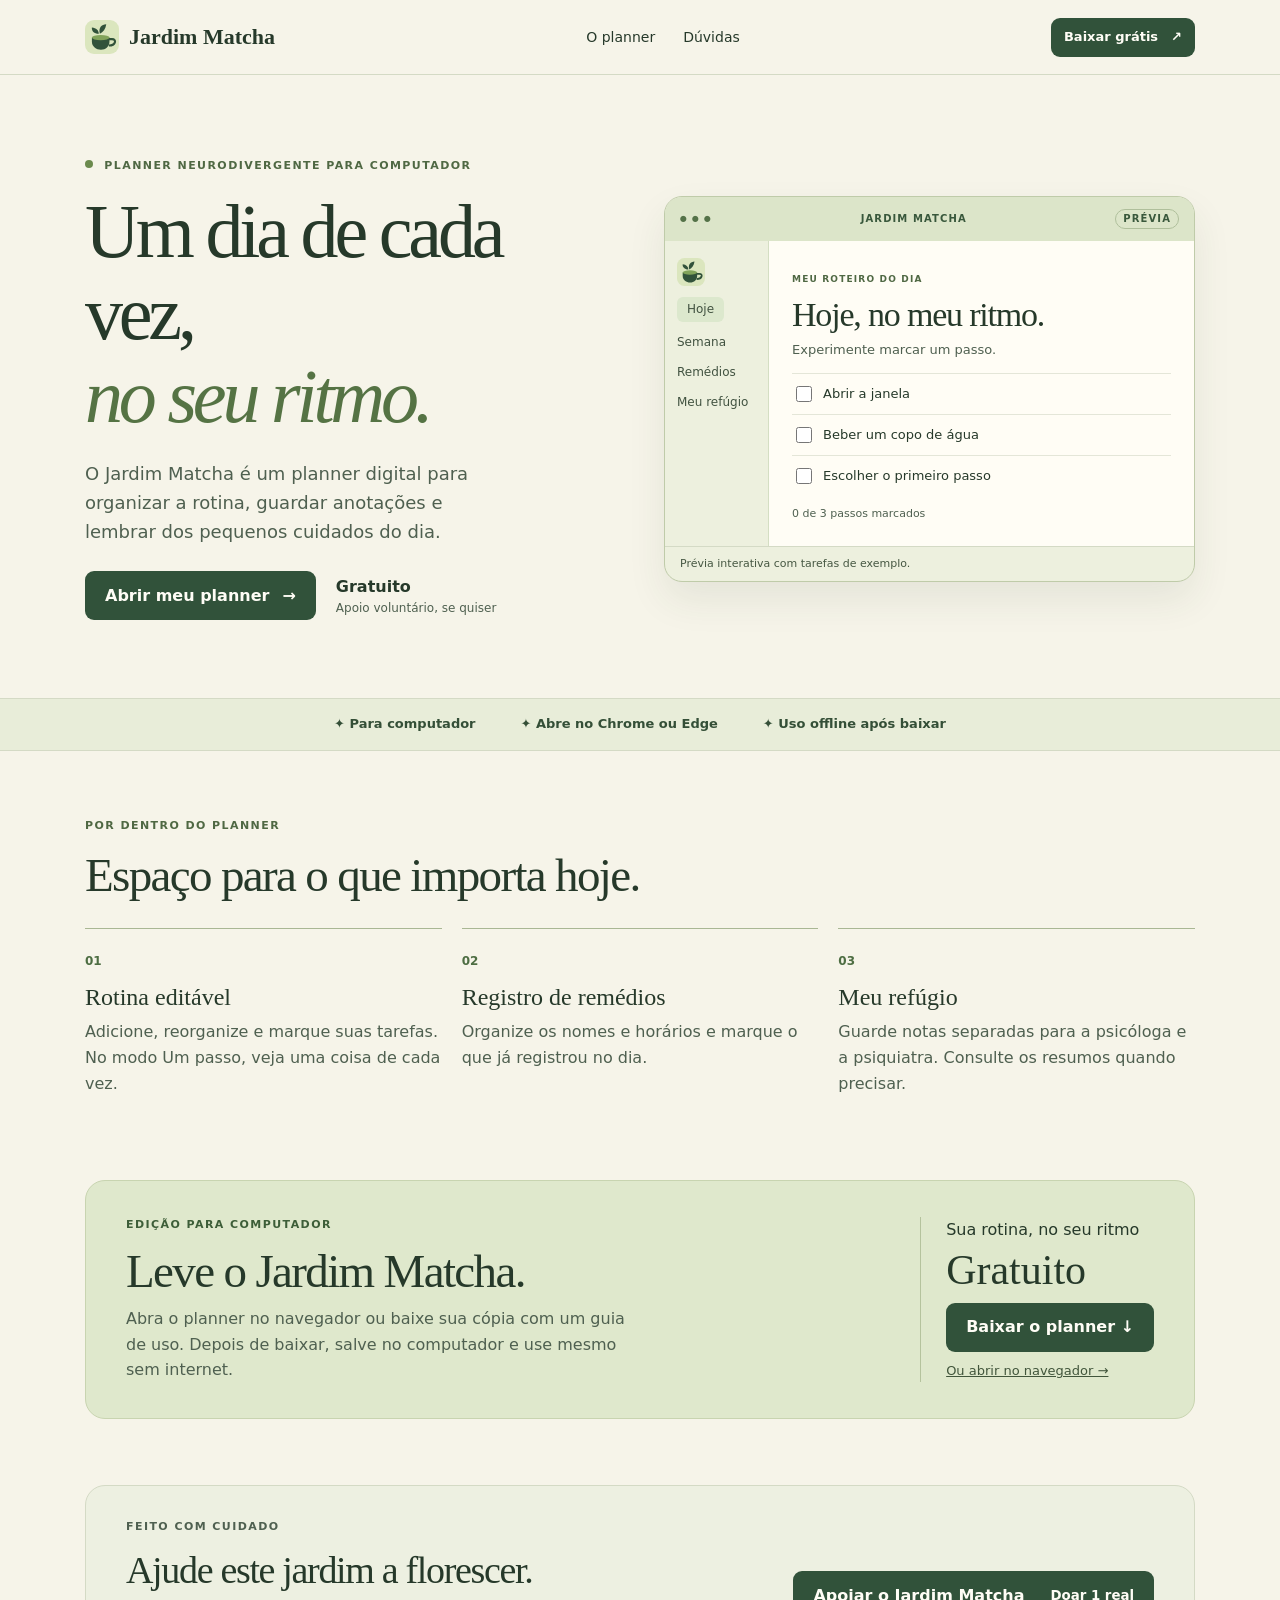
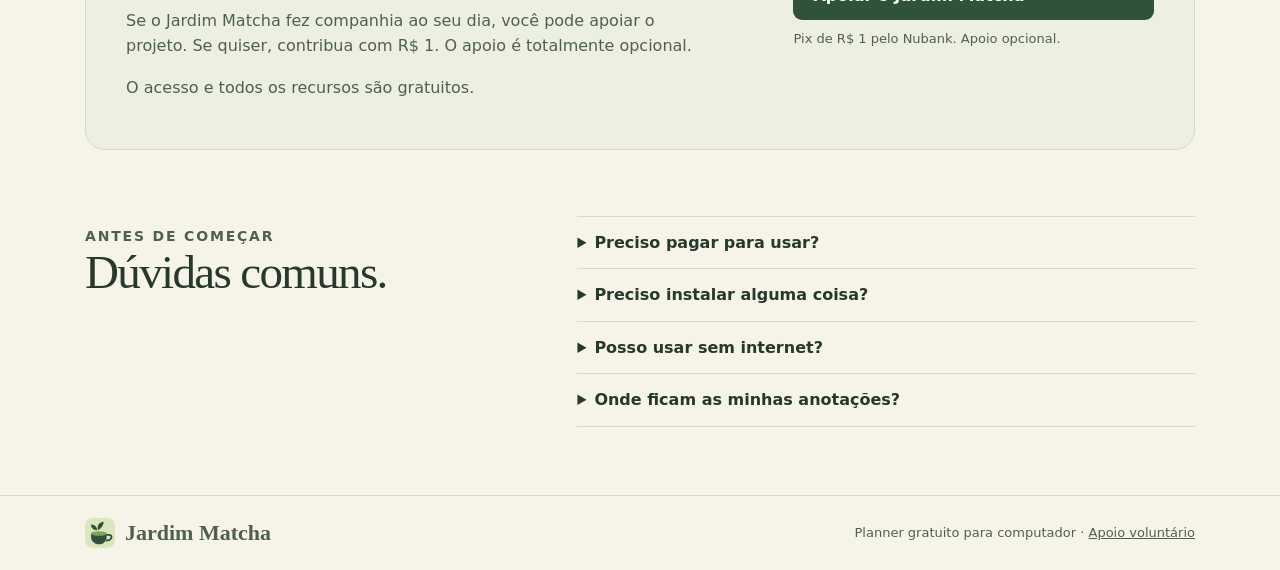
==== index.html @ 205de89b "Publicar Jardim Matcha gratuito com planner e Pix" ====
<!doctype html>
<html lang="pt-BR">
<head>
  <meta charset="utf-8">
  <meta name="viewport" content="width=device-width, initial-scale=1">
  <meta name="theme-color" content="#f6f4e9">
  <title>Jardim Matcha | Planner neurodivergente gratuito para computador</title>
  <meta name="description" content="Um planner digital em verde matcha para organizar a rotina no seu ritmo. Tarefas editáveis, registro de remédios e notas para consultas. Acesso e download gratuitos, com apoio voluntário.">
  <meta property="og:title" content="Jardim Matcha | Planner neurodivergente gratuito para computador">
  <meta property="og:description" content="Planeje um dia de cada vez. Um planner digital gratuito para computador, com apoio voluntário.">
  <link rel="canonical" href="https://mso-design.github.io/jardim-matcha/">
  <meta property="og:url" content="https://mso-design.github.io/jardim-matcha/">
  <meta property="og:type" content="website">
  <meta property="og:locale" content="pt_BR">
  <link rel="icon" href="matcha.svg" type="image/svg+xml">
  <link rel="stylesheet" href="style.css">
</head>
<body>
  <a class="skip" href="#inicio">Pular para o conteúdo</a>
  <header class="top">
    <nav class="wrap nav" aria-label="Navegação principal">
      <a class="wordmark" href="#inicio"><img src="matcha.svg" alt="" width="34" height="34"> Jardim Matcha</a>
      <div class="nav-links"><a href="#recursos">O planner</a><a href="#duvidas">Dúvidas</a></div>
      <a class="button button-small" href="#baixar">Baixar grátis <span aria-hidden="true">↗</span></a>
    </nav>
  </header>
  <main id="inicio">
    <section class="hero wrap" aria-labelledby="titulo">
      <div>
        <p class="eyebrow"><span class="dot"></span> PLANNER NEURODIVERGENTE PARA COMPUTADOR</p>
        <h1 id="titulo">Um dia de cada vez,<br><em>no seu ritmo.</em></h1>
        <p class="intro">O Jardim Matcha é um planner digital para organizar a rotina, guardar anotações e lembrar dos pequenos cuidados do dia.</p>
        <div class="hero-actions">
          <a class="button" href="./planner.html">Abrir meu planner <span aria-hidden="true">→</span></a>
          <span class="price-inline"><strong>Gratuito</strong><small>Apoio voluntário, se quiser</small></span>
        </div>
      </div>
      <div class="preview">
        <div class="preview-header"><span class="window-dots" aria-hidden="true">● ● ●</span><span>JARDIM MATCHA</span><span class="preview-label">PRÉVIA</span></div>
        <div class="preview-body">
          <aside aria-hidden="true"><img src="matcha.svg" alt="" width="28" height="28"><span class="preview-active">Hoje</span><span>Semana</span><span>Remédios</span><span>Meu refúgio</span></aside>
          <div class="preview-main">
            <span class="eyebrow">MEU ROTEIRO DO DIA</span>
            <h2>Hoje, no meu ritmo.</h2>
            <p>Experimente marcar um passo.</p>
            <label><input type="checkbox"> Abrir a janela</label>
            <label><input type="checkbox"> Beber um copo de água</label>
            <label><input type="checkbox"> Escolher o primeiro passo</label>
            <p class="preview-count" id="demo-status" aria-live="polite">0 de 3 passos marcados</p>
          </div>
        </div>
        <p class="preview-caption">Prévia interativa com tarefas de exemplo.</p>
      </div>
    </section>
    <div class="strip"><div class="wrap facts"><span>✦ Para computador</span><span>✦ Abre no Chrome ou Edge</span><span>✦ Uso offline após baixar</span></div></div>
    <section id="recursos" class="wrap section">
      <p class="eyebrow">POR DENTRO DO PLANNER</p>
      <h2>Espaço para o que importa hoje.</h2>
      <div class="features">
        <article><span class="feature-mark" aria-hidden="true">01</span><h3>Rotina editável</h3><p>Adicione, reorganize e marque suas tarefas. No modo Um passo, veja uma coisa de cada vez.</p></article>
        <article><span class="feature-mark" aria-hidden="true">02</span><h3>Registro de remédios</h3><p>Organize os nomes e horários e marque o que já registrou no dia.</p></article>
        <article><span class="feature-mark" aria-hidden="true">03</span><h3>Meu refúgio</h3><p>Guarde notas separadas para a psicóloga e a psiquiatra. Consulte os resumos quando precisar.</p></article>
      </div>
    </section>
    <section id="baixar" class="wrap section">
      <div class="buy">
        <div>
          <p class="eyebrow">EDIÇÃO PARA COMPUTADOR</p>
          <h2>Leve o Jardim Matcha.</h2>
          <p>Abra o planner no navegador ou baixe sua cópia com um guia de uso. Depois de baixar, salve no computador e use mesmo sem internet.</p>
        </div>
        <div class="buy-price"><span>Sua rotina, no seu ritmo</span><strong>Gratuito</strong><a href="./Jardim_Matcha.html" class="button" download="Jardim_Matcha.html">Baixar o planner ↓</a><p class="status"><a href="./planner.html">Ou abrir no navegador →</a></p></div>
      </div>
    </section>
    <section id="apoio" class="wrap section">
      <div class="support-section"><div><p class="eyebrow">FEITO COM CUIDADO</p><h2>Ajude este jardim a florescer.</h2><p>Se o Jardim Matcha fez companhia ao seu dia, você pode apoiar o projeto. Se quiser, contribua com R$ 1. O apoio é totalmente opcional.</p><p class="muted">O acesso e todos os recursos são gratuitos.</p></div><div><button type="button" id="support-button" class="button"><span>Apoiar o Jardim Matcha</span><br><small>Doar 1 real</small></button><p id="support-availability" class="status">Pix de R$ 1 pelo Nubank. Apoio opcional.</p></div></div>
    </section>
    <dialog id="support-dialog" aria-labelledby="support-title"><form method="dialog"><button class="dialog-close" aria-label="Fechar janela de apoio">×</button></form><p class="eyebrow">APOIO VOLUNTÁRIO</p><h2 id="support-title">Obrigada pelo carinho.</h2><p id="support-message">Seu apoio de R$ 1 ajuda este jardim a continuar florescendo. É opcional: o planner continua gratuito.</p><img class="pix-qr" src="./pix-1-real.svg" alt="QR Code Pix para doar R$ 1 ao Jardim Matcha" width="256" height="256"><p class="pix-amount">R$ 1,00</p><button class="button" id="copy-pix" type="button">Copiar código Pix</button><p id="pix-status" role="status" aria-live="polite"></p><details><summary>Ver código Pix Copia e Cola</summary><textarea id="pix-code" readonly aria-label="Código Pix Copia e Cola" rows="4">00020126900014BR.GOV.BCB.PIX0136c75bf325-3dee-4289-ac0b-432c7b87f0b80228Obrigada por estar apoiando!52040000530398654041.005802BR5925Maria Eduarda Sartorio Sf6009SAO PAULO62140510x6r6QHYKhZ6304AFEC</textarea></details><p class="muted">Confira o nome da pessoa destinatária e o valor no seu banco antes de confirmar. Nenhum pagamento é feito automaticamente.</p><a href="https://nubank.com.br/cobrar/5p19k9/6af469cb-bfe7-47fb-82ad-95c1cd79578a" target="_blank" rel="noopener noreferrer">Abrir cobrança no Nubank ↗</a><p><a href="#baixar" id="support-download">Continuar para o download gratuito</a></p></dialog>
    <section id="duvidas" class="wrap section faq">
      <div><p class="eyebrow">ANTES DE COMEÇAR</p><h2>Dúvidas comuns.</h2></div>
      <div>
        <details><summary>Preciso pagar para usar?</summary><p>O acesso e o download são gratuitos. O apoio ao projeto é voluntário.</p></details><details><summary>Preciso instalar alguma coisa?</summary><p>Você pode abrir pelo site no computador ou baixar o arquivo HTML e abri-lo no Chrome ou Edge.</p></details>
        <details><summary>Posso usar sem internet?</summary><p>Sim. Depois de baixar o arquivo, abra a cópia salva no seu computador.</p></details>
        <details><summary>Onde ficam as minhas anotações?</summary><p>Elas ficam salvas no navegador usado para abrir o arquivo. Use a mesma cópia, na mesma pasta. Em Guardar &amp; ajustar, exporte um backup para levar suas anotações a outro computador ou para trocar entre a edição do site e o arquivo baixado.</p></details>
      </div>
    </section>
  </main>
  <footer><div class="wrap footer"><a class="wordmark" href="#inicio"><img src="matcha.svg" alt="" width="30" height="30"> Jardim Matcha</a><span>Planner gratuito para computador · <a href="#apoio">Apoio voluntário</a></span></div></footer>
  <script src="store.js" defer></script>
</body>
</html>
---- style.css ----
:root {color-scheme:light;--paper:#f6f4e9;--ink:#26392a;--muted:#4f6050;--green:#31523a;--line:#d4dac5;--leaf:#b4c88e;--white:#fffdf6}
*{box-sizing:border-box}
body{margin:0;background:var(--paper);color:var(--ink);font:16px/1.6 system-ui,sans-serif}
a{color:inherit} img{vertical-align:middle} button,input,summary{font:inherit} [hidden]{display:none!important}
:focus-visible{outline:3px solid #8a5736;outline-offset:4px}
.wrap{width:min(1110px,calc(100% - 48px));margin-inline:auto}
.skip{position:absolute;top:8px;left:-999px}.skip:focus{left:8px;z-index:10;background:var(--white);padding:10px}
.top{border-bottom:1px solid var(--line)}
.nav,.footer{display:flex;align-items:center;justify-content:space-between;gap:18px;min-height:74px}
.wordmark{display:inline-flex;align-items:center;gap:10px;text-decoration:none;font:700 22px Georgia,serif}
.nav-links{display:flex;gap:28px}.nav-links a{text-decoration:none;font-size:14px}.nav-links a:hover{text-decoration:underline}
.button{display:inline-flex;align-items:center;justify-content:center;gap:13px;min-height:49px;padding:11px 20px;border-radius:9px;background:var(--green);color:var(--white);font-weight:650;text-decoration:none}.button:hover{background:#25412d}.button-small{min-height:39px;padding:8px 13px;font-size:13px}
.hero{padding-block:82px 78px;display:grid;grid-template-columns:1fr 1fr;gap:48px;align-items:center}
.eyebrow{font-size:11px;letter-spacing:.13em;font-weight:750;color:#4f6843;margin:0 0 15px}
.dot{display:inline-block;width:8px;height:8px;border-radius:50%;background:#6b8a4d;margin-right:6px;vertical-align:1px}
h1,h2,h3{font-family:Georgia,serif;font-weight:500;line-height:1.09;margin:0}h1{font-size:clamp(45px,6vw,76px);letter-spacing:-.055em}h1 em{color:#557344;font-weight:400}
h2{font-size:clamp(31px,4vw,47px);letter-spacing:-.035em}h3{font-size:24px}
.intro{max-width:430px;color:var(--muted);font-size:18px;margin:22px 0 25px}
.hero-actions{display:flex;align-items:center;gap:20px;flex-wrap:wrap}.price-inline>*{display:block}.price-inline small{color:var(--muted);font-size:12px}
.preview{border:1px solid #bfcba9;background:#edf0de;border-radius:18px;overflow:hidden;box-shadow:0 18px 38px #30422b16}
.preview-header{display:flex;align-items:center;justify-content:space-between;gap:6px;padding:12px 15px;background:#dce5c9;color:#39583c;font-size:10px;letter-spacing:.11em;font-weight:700}
.window-dots{letter-spacing:.14em;font-size:8px;color:#547248}.preview-label{border:1px solid #afbf9b;border-radius:20px;padding:1px 7px}
.preview-body{display:grid;grid-template-columns:104px 1fr;gap:0}.preview-body aside{display:flex;flex-direction:column;align-items:flex-start;gap:11px;padding:17px 12px;border-right:1px solid #d4dec3;color:#415240;font-size:12px}.preview-active{background:#dce8cd;padding:3px 10px;border-radius:6px}
.preview-main{padding:23px 23px 10px;background:#fffdf5}.preview-main .eyebrow{font-size:9px}.preview-main h2{font-size:clamp(23px,3vw,34px);margin-top:6px}.preview-main p{font-size:13px;color:var(--muted);margin:7px 0 13px}
.preview-main label{display:flex;align-items:center;gap:8px;border-top:1px solid #e4e6d8;padding:9px 0;font-size:13px;cursor:pointer}.preview-main input{accent-color:var(--green);width:16px;height:16px;flex:none}.preview-main label:has(input:checked){color:#4a6b3f;text-decoration:line-through}.preview-main .preview-count{font-size:11px;margin-top:9px}
.preview-caption{font-size:11px;color:#465742;padding:8px 15px;margin:0;border-top:1px solid var(--line)}
.strip{border-block:1px solid var(--line);background:#e8edd9}.facts{display:flex;justify-content:center;flex-wrap:wrap;gap:15px 45px;padding-block:15px;color:#344f37;font-size:13px;font-weight:650}
.section{padding-block:66px 0;scroll-margin-top:16px}.features{display:grid;grid-template-columns:repeat(3,1fr);gap:20px;margin-top:27px}.features article{border-top:1px solid #a9b794;padding:18px 0}.feature-mark{display:inline-block;color:#4d6d42;font-size:12px;margin-bottom:13px;font-weight:700}.features p,.buy p,.faq p{color:var(--muted);margin:9px 0 0}
.buy{background:#dfe8cc;border:1px solid #c8d4b0;border-radius:20px;padding:35px 40px;display:grid;grid-template-columns:1fr auto;gap:30px;align-items:center}.buy p{max-width:520px}.buy .eyebrow{margin:0 0 12px;color:#3d5e38}.buy-price{min-width:180px;border-left:1px solid #b5c39d;padding-left:25px}.buy-price>*{display:block}.buy-price strong{font:500 42px/1.15 Georgia,serif;margin:3px 0 9px}.buy-price .status{font-size:13px;color:#41553b}
.faq{display:grid;grid-template-columns:1fr 1.35fr;gap:35px;padding-bottom:68px}.faq details{border-top:1px solid var(--line);padding:13px 0}.faq details:last-child{border-bottom:1px solid var(--line)}summary{cursor:pointer;font-weight:650}.faq p{font-size:14px}
footer{border-top:1px solid var(--line)}.footer{font-size:13px;color:var(--muted)}
@media(max-width:780px){.hero{grid-template-columns:1fr;gap:33px;padding-block:47px 42px}.preview{max-width:530px}.section{padding-top:45px}.nav-links{display:none}}
@media(max-width:530px){.wrap{width:calc(100% - 32px)}.nav{min-height:63px}.wordmark{font-size:19px}.nav .wordmark img{width:29px;height:29px}.button-small{font-size:12px}.features,.buy,.faq{grid-template-columns:1fr}.features{gap:0}.buy{padding:23px}.buy-price{border-left:0;border-top:1px solid #b5c39d;padding:16px 0 0}.facts{gap:4px 18px;justify-content:flex-start}.preview-body{grid-template-columns:74px 1fr}.preview-body aside{padding:15px 7px;font-size:10px}.preview-main{padding:17px 13px 8px}.footer{flex-wrap:wrap;padding-block:14px}.faq{gap:18px;padding-bottom:44px}}

button.button{border:0;font:inherit;font-weight:650;cursor:pointer}.support-section{display:grid;grid-template-columns:1fr auto;gap:36px;align-items:center;border:1px solid var(--line);border-radius:20px;padding:32px 40px;background:#edf0e1}.support-section p{max-width:590px;color:var(--muted)}.support-section h2{font-size:38px}.support-section .status{font-size:13px;margin-top:9px}dialog{max-width:500px;width:calc(100% - 36px);padding:30px;border:1px solid var(--line);border-radius:20px;background:var(--white);color:var(--ink)}dialog::backdrop{background:#1d322b88}dialog p{line-height:1.6}dialog h2{font-size:32px}.dialog-close{float:right;border:0;background:transparent;font-size:27px;cursor:pointer;color:var(--ink)}@media(max-width:650px){.support-section{grid-template-columns:1fr;padding:24px;gap:12px}.support-section h2{font-size:31px}}

dialog{max-height:90dvh;overflow-y:auto;box-sizing:border-box}.pix-qr{display:block;margin:20px auto 8px;max-width:100%;height:auto;background:#fff}.pix-amount{text-align:center;font-size:24px;font-weight:700}#pix-code{box-sizing:border-box;width:100%;margin:12px 0;padding:12px;font:12px monospace;overflow-wrap:anywhere}#support-dialog details{margin-top:16px}#pix-status{font-size:14px}.pix-qr svg{width:100%}
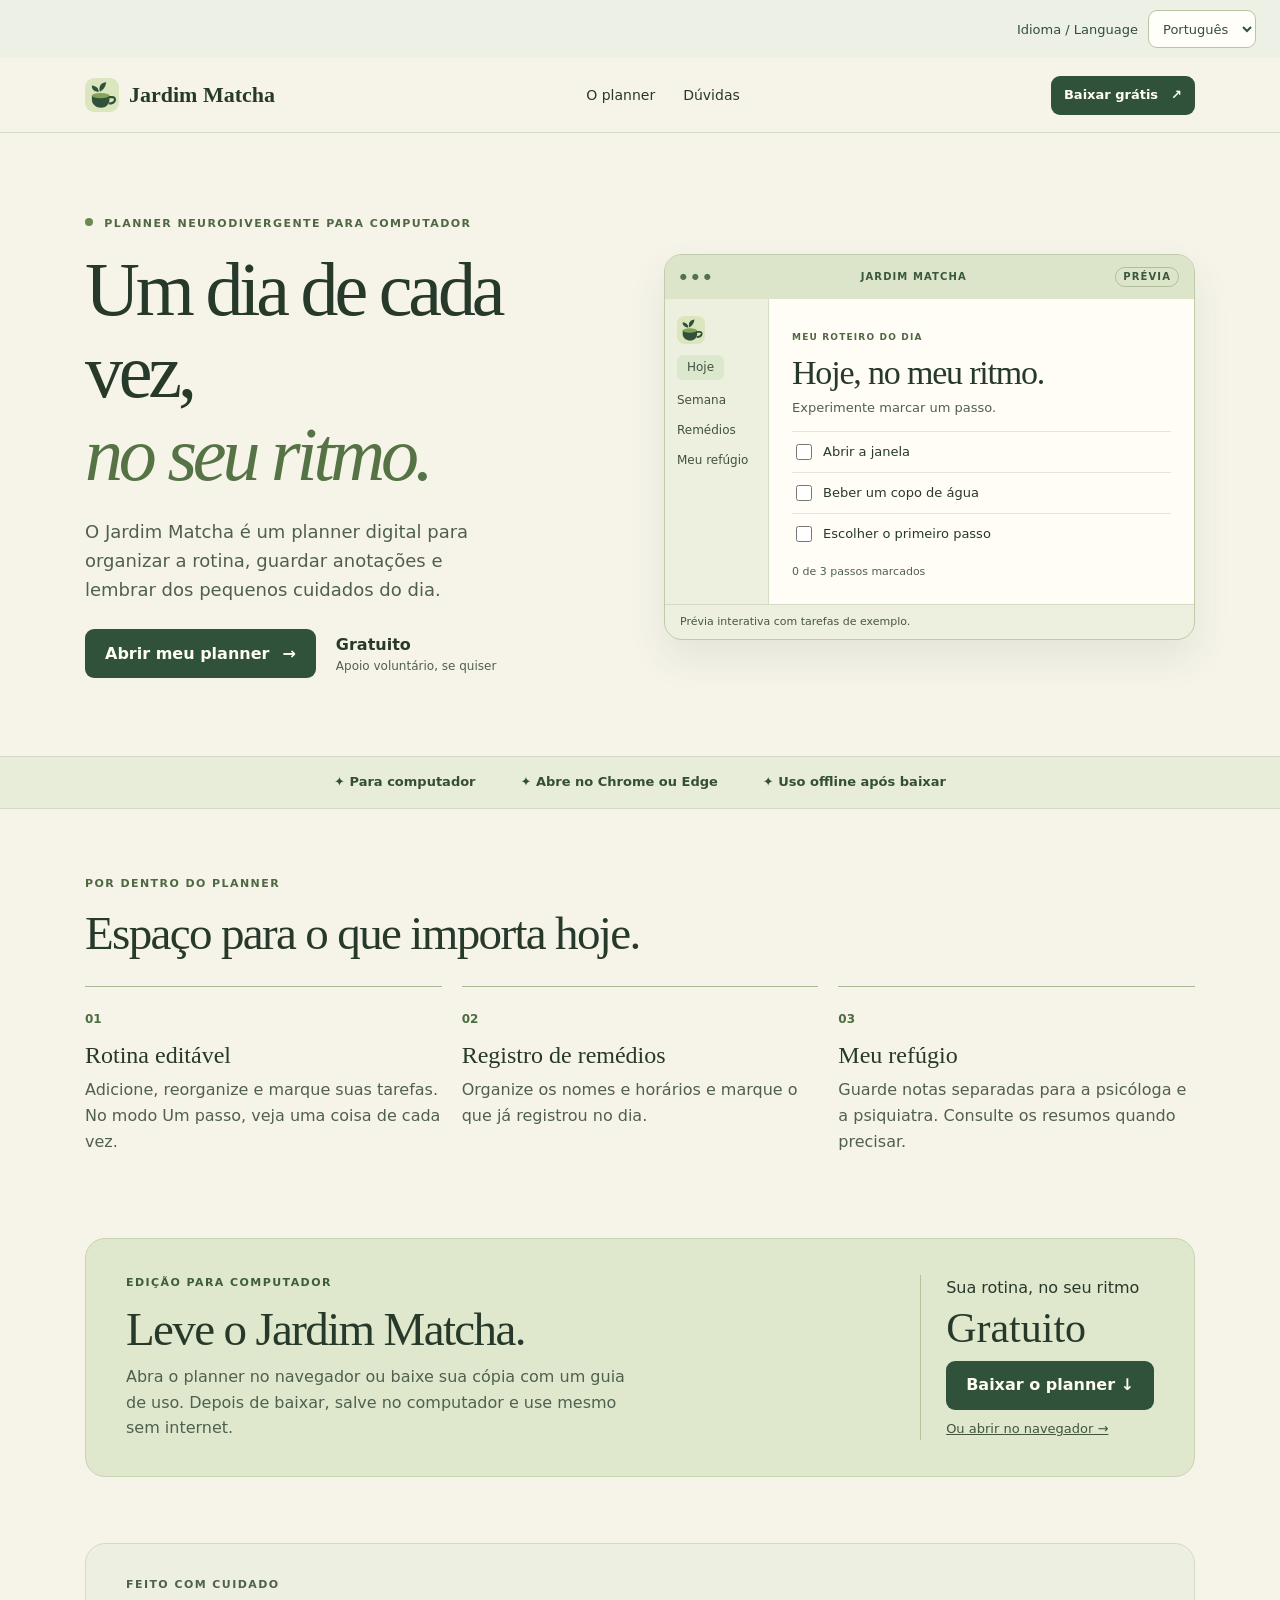
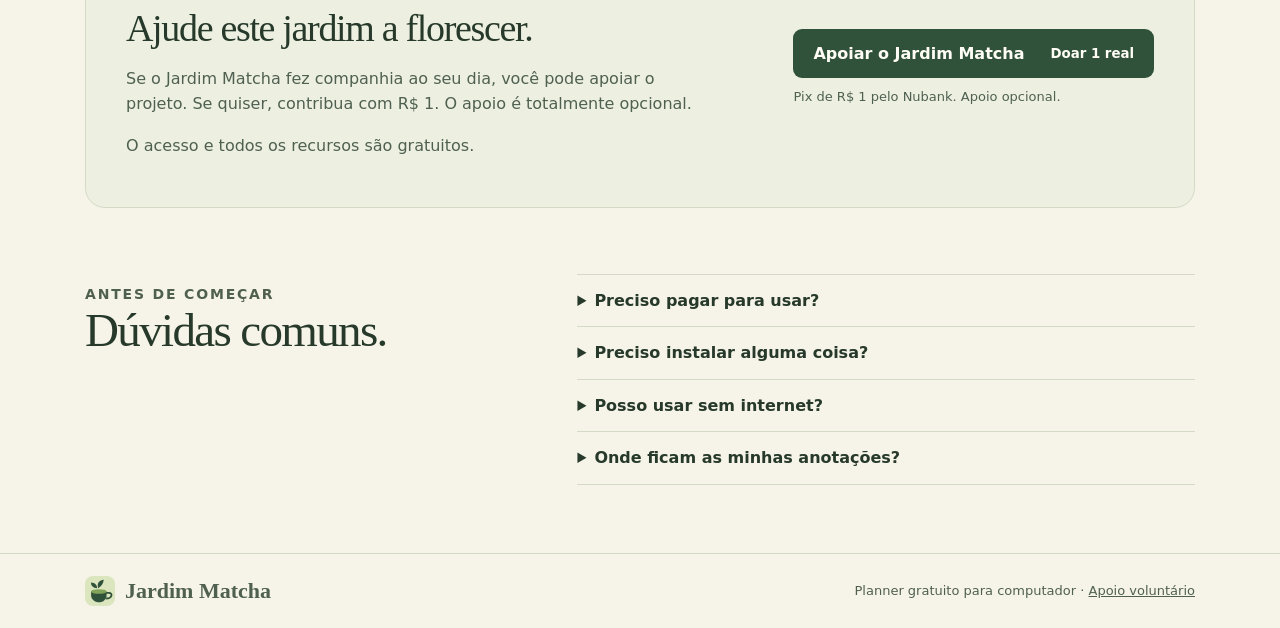
==== commit 2e1c777e: "Adicionar português e inglês ao site e ao planner" ====
--- a/index.html
+++ b/index.html
@@ -87,5 +87,6 @@
   </main>
   <footer><div class="wrap footer"><a class="wordmark" href="#inicio"><img src="matcha.svg" alt="" width="30" height="30"> Jardim Matcha</a><span>Planner gratuito para computador · <a href="#apoio">Apoio voluntário</a></span></div></footer>
   <script src="store.js" defer></script>
+<script src="language.js" defer></script>
 </body>
 </html>
